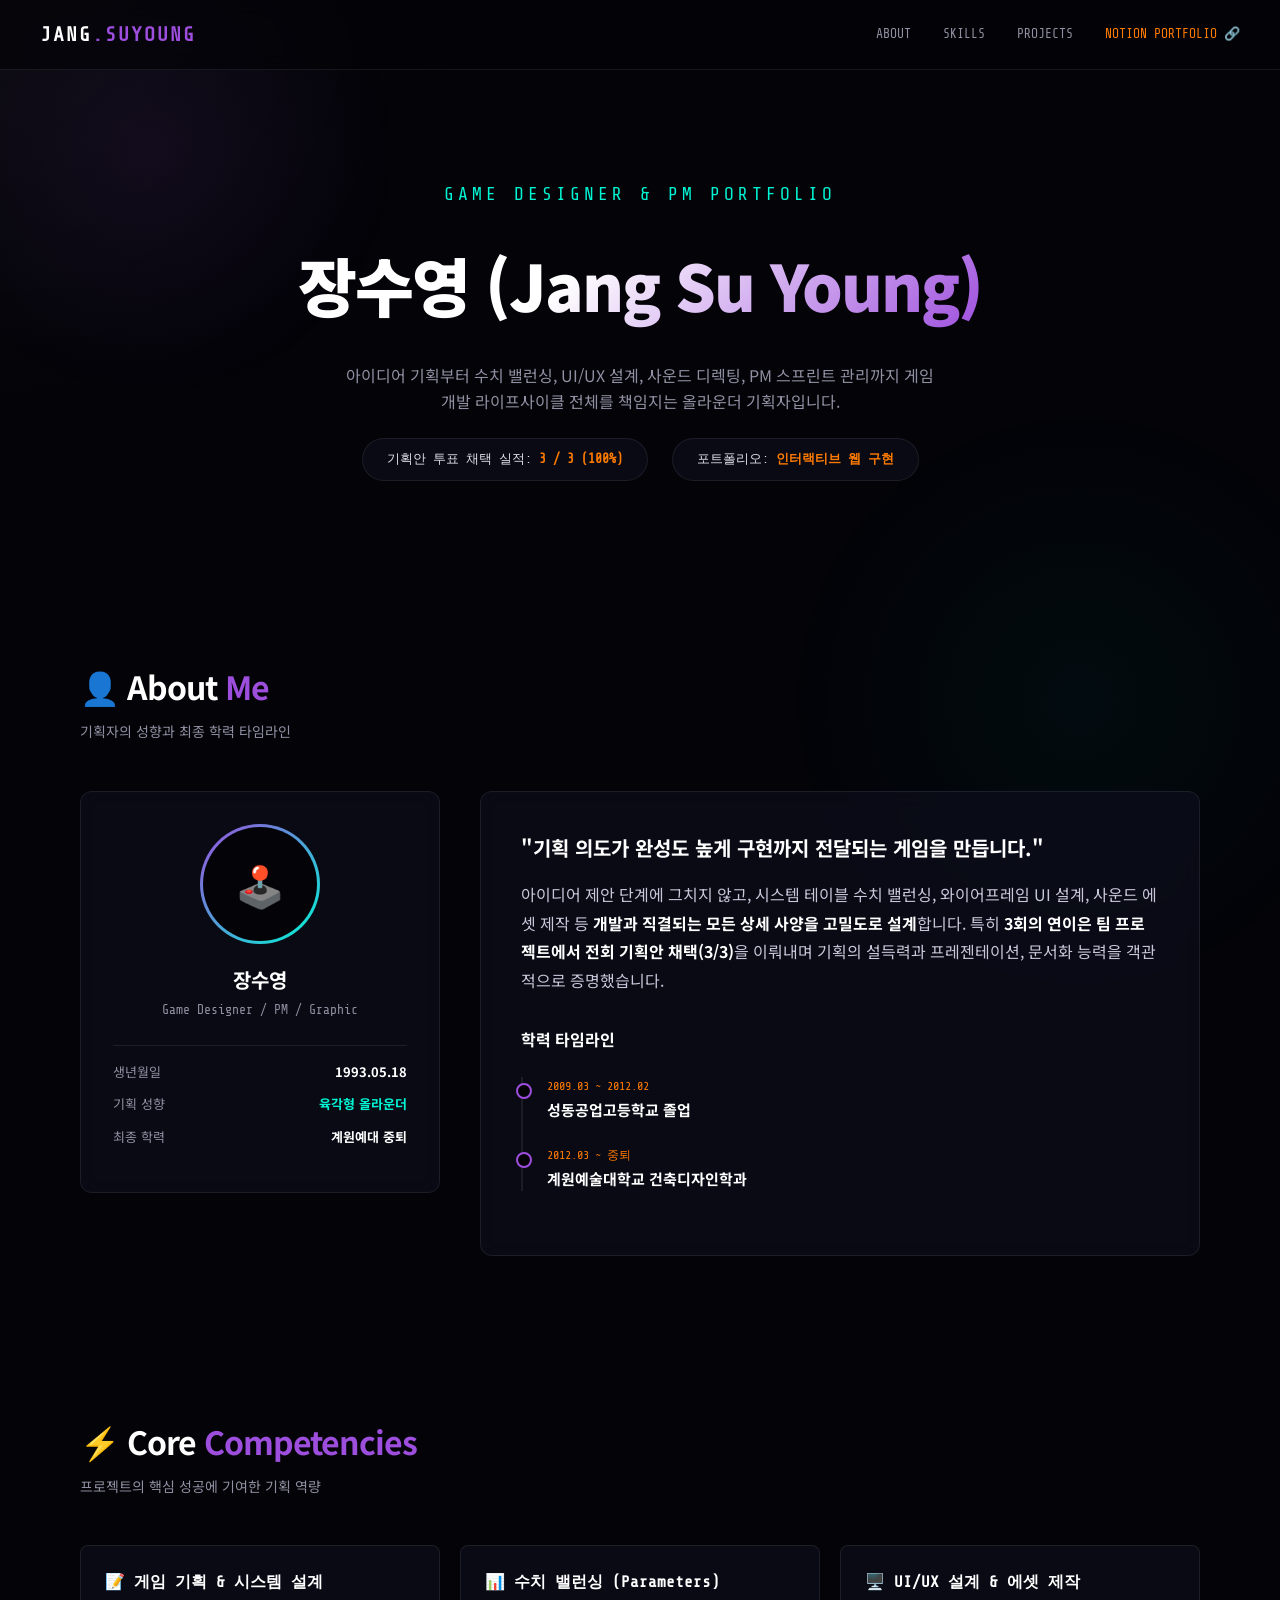
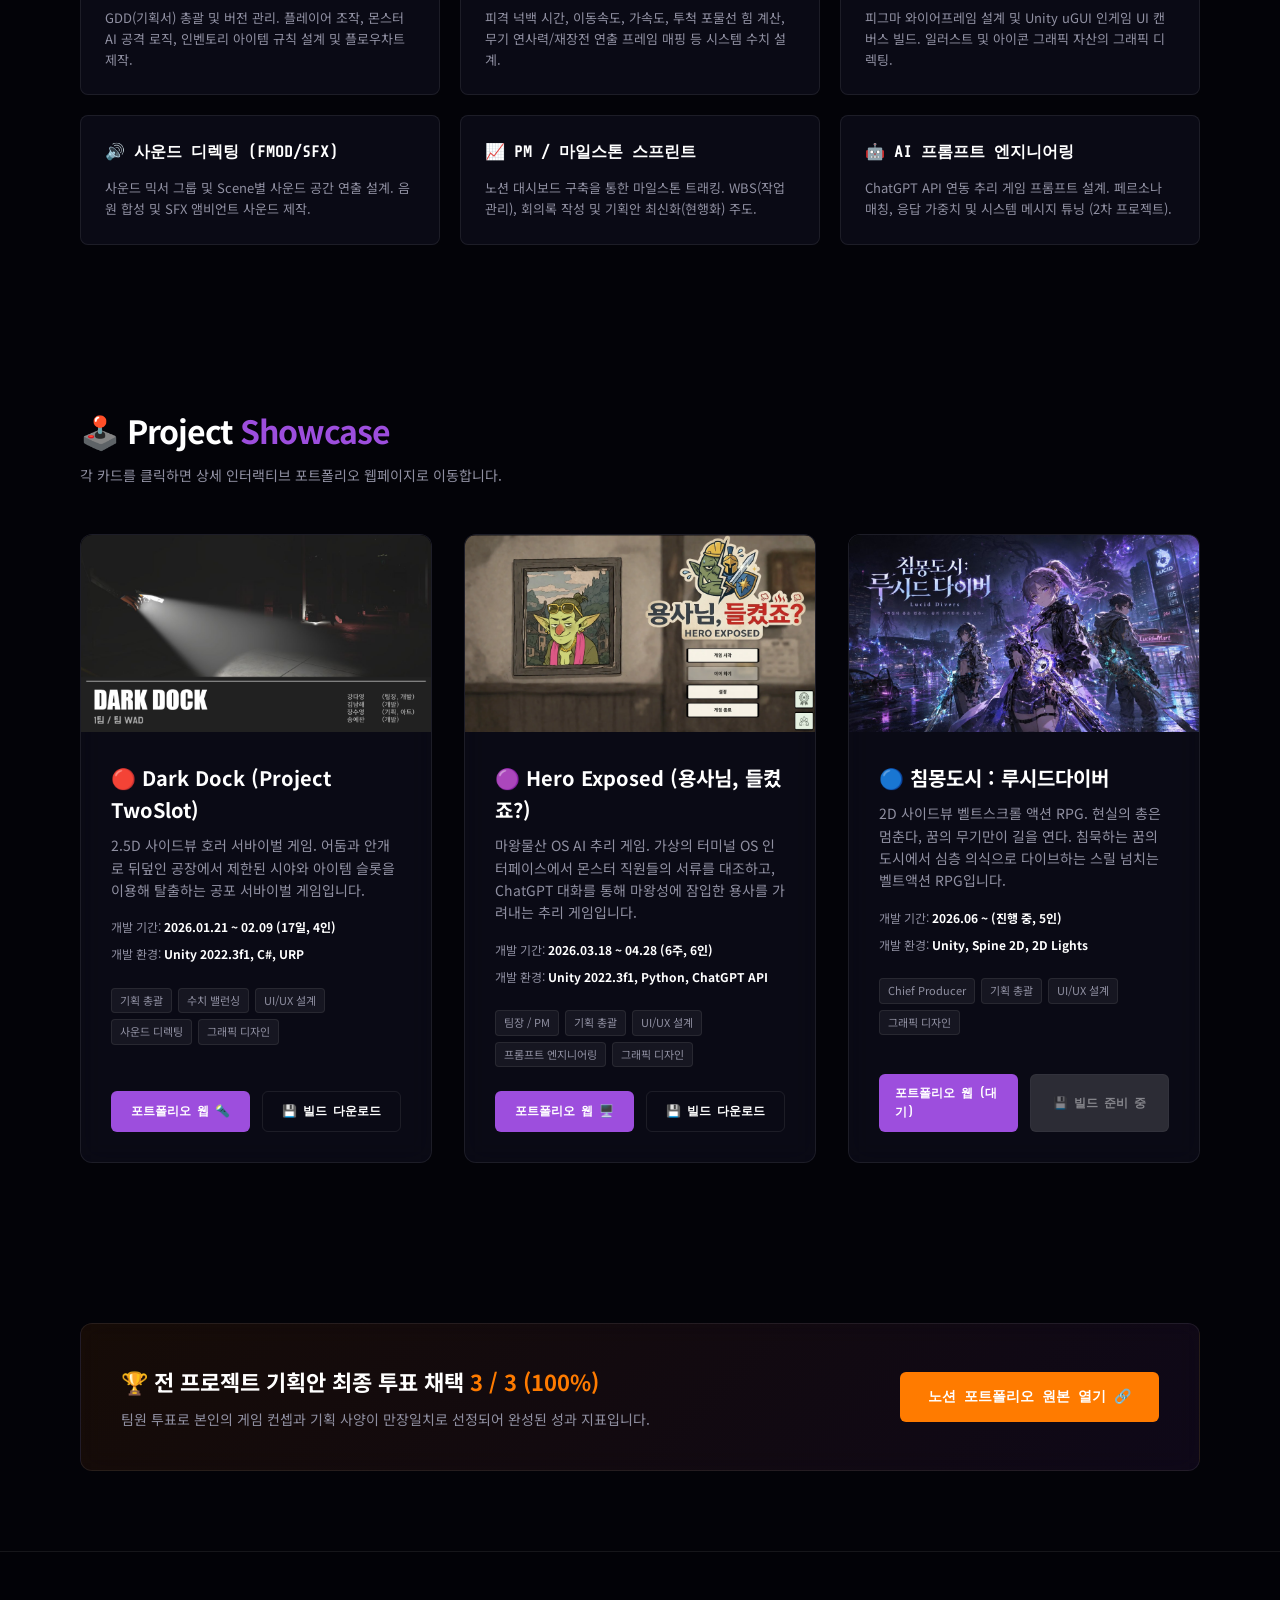
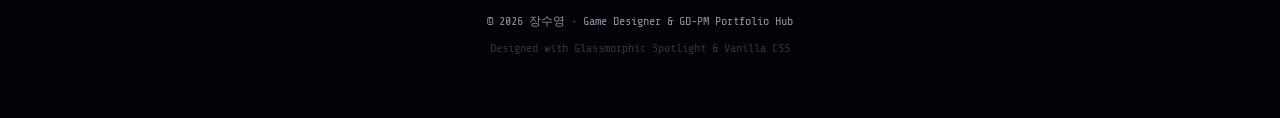
==== index.html @ 6247b814 "Create premium main landing page with interactive spotlight and project cards" ====
<!DOCTYPE html>
<html lang="ko">
<head>
  <meta charset="UTF-8">
  <meta name="viewport" content="width=device-width, initial-scale=1.0">
  <title>장수영 — 게임 기획자 포트폴리오 허브</title>
  <meta name="description" content="게임 기획자 장수영의 인터랙티브 웹 포트폴리오 허브. 기획안 3/3 채택 실적, 시스템 기획, 수치 밸런싱, UI/UX 설계 및 PM 로그.">
  <meta name="author" content="장수영">
  <link rel="preconnect" href="https://fonts.googleapis.com">
  <link rel="preconnect" href="https://fonts.gstatic.com" crossorigin>
  <link href="https://fonts.googleapis.com/css2?family=Noto+Sans+KR:wght@400;700;900&family=Share+Tech+Mono&display=swap" rel="stylesheet">
  <link rel="stylesheet" href="./css/style.css">
</head>
<body>

<!-- Background Ambient Lights & Interactive Spotlight -->
<div class="bg-glow-1"></div>
<div class="bg-glow-2"></div>
<div class="spotlight" id="spotlight"></div>

<!-- ========== NAVIGATION ========== -->
<nav class="nav">
  <div class="nav-logo">JANG<span>.SUYOUNG</span></div>
  <div class="nav-links">
    <a href="#about">ABOUT</a>
    <a href="#skills">SKILLS</a>
    <a href="#projects">PROJECTS</a>
    <a href="https://grass-salad-f74.notion.site/Game-Programmer-Portfolio-18d26117d81180188e9eecbafb6a0bd8" target="_blank" style="color:var(--amber);">NOTION PORTFOLIO 🔗</a>
  </div>
</nav>

<!-- ========== HERO SECTION ========== -->
<header class="hero reveal">
  <div class="hero-tagline">Game Designer & PM Portfolio</div>
  <h1>장수영 (Jang Su Young)</h1>
  <p style="font-size:16px;color:var(--text-dim);max-width:600px;margin-top:12px;">
    아이디어 기획부터 수치 밸런싱, UI/UX 설계, 사운드 디렉팅, PM 스프린트 관리까지  
    게임 개발 라이프사이클 전체를 책임지는 올라운더 기획자입니다.
  </p>
  <div class="hero-stats">
    <div class="stat-pill">기획안 투표 채택 실적: <strong>3 / 3 (100%)</strong></div>
    <div class="stat-pill">포트폴리오: <strong>인터랙티브 웹 구현</strong></div>
  </div>
</header>

<!-- ========== ABOUT ME SECTION ========== -->
<section class="section" id="about">
  <div class="section-header reveal">
    <h2 class="section-title">👤 About <span>Me</span></h2>
    <p class="section-sub">기획자의 성향과 최종 학력 타임라인</p>
  </div>
  
  <div class="about-grid">
    <div class="profile-card reveal">
      <div class="avatar-wrap">
        <div class="avatar-inner">🕹️</div>
      </div>
      <h3 class="profile-name">장수영</h3>
      <p class="profile-title">Game Designer / PM / Graphic</p>
      
      <div class="profile-info-list">
        <div class="profile-info-item"><span class="profile-info-label">생년월일</span><span class="profile-info-val">1993.05.18</span></div>
        <div class="profile-info-item"><span class="profile-info-label">기획 성향</span><span class="profile-info-val" style="color:var(--cyan);">육각형 올라운더</span></div>
        <div class="profile-info-item"><span class="profile-info-label">최종 학력</span><span class="profile-info-val">계원예대 중퇴</span></div>
      </div>
    </div>
    
    <div class="intro-card reveal">
      <h3 style="color:#fff;margin-bottom:16px;font-size:20px;">"기획 의도가 완성도 높게 구현까지 전달되는 게임을 만듭니다."</h3>
      <p class="intro-text">
        아이디어 제안 단계에 그치지 않고, 시스템 테이블 수치 밸런싱, 와이어프레임 UI 설계, 
        사운드 에셋 제작 등 <strong>개발과 직결되는 모든 상세 사양을 고밀도로 설계</strong>합니다.  
        특히 <strong>3회의 연이은 팀 프로젝트에서 전회 기획안 채택(3/3)</strong>을 이뤄내며 
        기획의 설득력과 프레젠테이션, 문서화 능력을 객관적으로 증명했습니다.
      </p>
      
      <h4 style="color:#fff;font-size:16px;margin-bottom:12px;">학력 타임라인</h4>
      <div class="edu-timeline">
        <div class="edu-item">
          <div class="edu-date">2009.03 ~ 2012.02</div>
          <div class="edu-title">성동공업고등학교 졸업</div>
        </div>
        <div class="edu-item">
          <div class="edu-date">2012.03 ~ 중퇴</div>
          <div class="edu-title">계원예술대학교 건축디자인학과</div>
        </div>
      </div>
    </div>
  </div>
</section>

<!-- ========== SKILLS SECTION ========== -->
<section class="section" id="skills">
  <div class="section-header reveal">
    <h2 class="section-title">⚡ Core <span>Competencies</span></h2>
    <p class="section-sub">프로젝트의 핵심 성공에 기여한 기획 역량</p>
  </div>
  
  <div class="skills-grid">
    <div class="skill-card reveal">
      <h3>📝 게임 기획 & 시스템 설계</h3>
      <p>GDD(기획서) 총괄 및 버전 관리. 플레이어 조작, 몬스터 AI 공격 로직, 인벤토리 아이템 규칙 설계 및 플로우차트 제작.</p>
    </div>
    <div class="skill-card reveal">
      <h3>📊 수치 밸런싱 (Parameters)</h3>
      <p>피격 넉백 시간, 이동속도, 가속도, 투척 포물선 힘 계산, 무기 연사력/재장전 연출 프레임 매핑 등 시스템 수치 설계.</p>
    </div>
    <div class="skill-card reveal">
      <h3>🖥️ UI/UX 설계 & 에셋 제작</h3>
      <p>피그마 와이어프레임 설계 및 Unity uGUI 인게임 UI 캔버스 빌드. 일러스트 및 아이콘 그래픽 자산의 그래픽 디렉팅.</p>
    </div>
    <div class="skill-card reveal">
      <h3>🔊 사운드 디렉팅 (FMOD/SFX)</h3>
      <p>사운드 믹서 그룹 및 Scene별 사운드 공간 연출 설계. 음원 합성 및 SFX 앰비언트 사운드 제작.</p>
    </div>
    <div class="skill-card reveal">
      <h3>📈 PM / 마일스톤 스프린트</h3>
      <p>노션 대시보드 구축을 통한 마일스톤 트래킹. WBS(작업 관리), 회의록 작성 및 기획안 최신화(현행화) 주도.</p>
    </div>
    <div class="skill-card reveal">
      <h3>🤖 AI 프롬프트 엔지니어링</h3>
      <p>ChatGPT API 연동 추리 게임 프롬프트 설계. 페르소나 매칭, 응답 가중치 및 시스템 메시지 튜닝 (2차 프로젝트).</p>
    </div>
  </div>
</section>

<!-- ========== PROJECTS SECTION ========== -->
<section class="section" id="projects">
  <div class="section-header reveal">
    <h2 class="section-title">🕹️ Project <span>Showcase</span></h2>
    <p class="section-sub">각 카드를 클릭하면 상세 인터랙티브 포트폴리오 웹페이지로 이동합니다.</p>
  </div>
  
  <div class="projects-grid">
    <!-- Project 1: Dark Dock -->
    <div class="project-card reveal">
      <div class="project-img-wrap">
        <img src="./assets/dark_dock_banner.png" alt="Dark Dock" class="project-img">
      </div>
      <div class="project-body">
        <h3 class="project-title">🔴 Dark Dock (Project TwoSlot)</h3>
        <p class="project-desc">2.5D 사이드뷰 호러 서바이벌 게임. 어둠과 안개로 뒤덮인 공장에서 제한된 시야와 아이템 슬롯을 이용해 탈출하는 공포 서바이벌 게임입니다.</p>
        <div class="project-meta">개발 기간: <strong>2026.01.21 ~ 02.09 (17일, 4인)</strong></div>
        <div class="project-meta">개발 환경: <strong>Unity 2022.3f1, C#, URP</strong></div>
        <div class="project-tags">
          <span class="project-tag">기획 총괄</span>
          <span class="project-tag">수치 밸런싱</span>
          <span class="project-tag">UI/UX 설계</span>
          <span class="project-tag">사운드 디렉팅</span>
          <span class="project-tag">그래픽 디자인</span>
        </div>
        <div class="project-buttons">
          <a href="./dark-dock/" class="btn btn-primary">포트폴리오 웹 🔦</a>
          <a href="https://drive.google.com/file/d/1RgMkKSUPe3w8_VgBHymhb5LP4MH-yBoi/view?usp=sharing" target="_blank" class="btn btn-outline">💾 빌드 다운로드</a>
        </div>
      </div>
    </div>
    
    <!-- Project 2: Hero Exposed -->
    <div class="project-card reveal">
      <div class="project-img-wrap">
        <img src="./assets/hero_exposed_main.png" alt="Hero Exposed" class="project-img">
      </div>
      <div class="project-body">
        <h3 class="project-title">🟣 Hero Exposed (용사님, 들켰죠?)</h3>
        <p class="project-desc">마왕물산 OS AI 추리 게임. 가상의 터미널 OS 인터페이스에서 몬스터 직원들의 서류를 대조하고, ChatGPT 대화를 통해 마왕성에 잠입한 용사를 가려내는 추리 게임입니다.</p>
        <div class="project-meta">개발 기간: <strong>2026.03.18 ~ 04.28 (6주, 6인)</strong></div>
        <div class="project-meta">개발 환경: <strong>Unity 2022.3f1, Python, ChatGPT API</strong></div>
        <div class="project-tags">
          <span class="project-tag">팀장 / PM</span>
          <span class="project-tag">기획 총괄</span>
          <span class="project-tag">UI/UX 설계</span>
          <span class="project-tag">프롬프트 엔지니어링</span>
          <span class="project-tag">그래픽 디자인</span>
        </div>
        <div class="project-buttons">
          <a href="./hero-exposed/" class="btn btn-primary">포트폴리오 웹 🖥️</a>
          <a href="https://drive.google.com/file/d/1IyZXMaywcjeSdOG9PZcT05-inVwMidPe/view?usp=sharing" target="_blank" class="btn btn-outline">💾 빌드 다운로드</a>
        </div>
      </div>
    </div>
    
    <!-- Project 3: Lucid Diver -->
    <div class="project-card reveal">
      <div class="project-img-wrap">
        <img src="./assets/lucid_diver_banner.png" alt="침몽도시" class="project-img">
      </div>
      <div class="project-body">
        <h3 class="project-title">🔵 침몽도시 : 루시드다이버</h3>
        <p class="project-desc">2D 사이드뷰 벨트스크롤 액션 RPG. 현실의 총은 멈춘다, 꿈의 무기만이 길을 연다. 침묵하는 꿈의 도시에서 심층 의식으로 다이브하는 스릴 넘치는 벨트액션 RPG입니다.</p>
        <div class="project-meta">개발 기간: <strong>2026.06 ~ (진행 중, 5인)</strong></div>
        <div class="project-meta">개발 환경: <strong>Unity, Spine 2D, 2D Lights</strong></div>
        <div class="project-tags">
          <span class="project-tag">Chief Producer</span>
          <span class="project-tag">기획 총괄</span>
          <span class="project-tag">UI/UX 설계</span>
          <span class="project-tag">그래픽 디자인</span>
        </div>
        <div class="project-buttons">
          <a href="./lucid-diver/" class="btn btn-primary">포트폴리오 웹 (대기)</a>
          <button class="btn btn-outline" disabled style="opacity:0.5;cursor:not-allowed;">💾 빌드 준비 중</button>
        </div>
      </div>
    </div>
  </div>
</section>

<!-- ========== HIGHLIGHT BANNER SECTION ========== -->
<section class="section reveal">
  <div class="highlight-banner">
    <div>
      <div class="highlight-t">🏆 전 프로젝트 기획안 최종 투표 채택 <span>3 / 3 (100%)</span></div>
      <div class="highlight-desc">팀원 투표로 본인의 게임 컨셉과 기획 사양이 만장일치로 선정되어 완성된 성과 지표입니다.</div>
    </div>
    <div class="highlight-btn-wrap">
      <a href="https://grass-salad-f74.notion.site/Game-Programmer-Portfolio-18d26117d81180188e9eecbafb6a0bd8" target="_blank" class="btn btn-primary" style="padding: 14px 28px; font-size:14px; background:var(--amber);">
        노션 포트폴리오 원본 열기 🔗
      </a>
    </div>
  </div>
</section>

<!-- ========== FOOTER ========== -->
<footer class="footer">
  <p class="footer-text">© 2026 장수영 · Game Designer & GD-PM Portfolio Hub</p>
  <p class="footer-text" style="margin-top: 8px; color:rgba(255,255,255,0.2);">Designed with Glassmorphic Spotlight & Vanilla CSS</p>
</footer>

<script src="./js/main.js"></script>
</body>
</html>
---- css/style.css ----
:root {
  --bg: #030308;
  --bg-card: rgba(15, 15, 30, 0.6);
  --border: rgba(255, 255, 255, 0.08);
  --border-glow: rgba(157, 78, 221, 0.3);
  --text: #e2e2e9;
  --text-dim: #9090a2;
  
  --accent: #9d4edd;
  --accent-glow: rgba(157, 78, 221, 0.15);
  --amber: #ff7b00;
  --cyan: #00f5d4;
  
  --font-sans: 'Noto Sans KR', -apple-system, BlinkMacSystemFont, "Segoe UI", Roboto, sans-serif;
  --font-mono: 'Share Tech Mono', monospace;
}

* {
  box-sizing: border-box;
  margin: 0;
  padding: 0;
}

body {
  background-color: var(--bg);
  color: var(--text);
  font-family: var(--font-sans);
  overflow-x: hidden;
  line-height: 1.6;
}

/* Custom Selection & Scrollbar */
::selection {
  background: var(--accent);
  color: #fff;
}
::-webkit-scrollbar {
  width: 8px;
}
::-webkit-scrollbar-track {
  background: var(--bg);
}
::-webkit-scrollbar-thumb {
  background: rgba(255, 255, 255, 0.1);
  border-radius: 4px;
}
::-webkit-scrollbar-thumb:hover {
  background: var(--accent);
}

/* Ambient Background Lights */
.bg-glow-1 {
  position: fixed;
  width: 500px; height: 500px;
  border-radius: 50%;
  background: radial-gradient(circle, rgba(157, 78, 221, 0.08) 0%, transparent 70%);
  top: -100px; left: -100px;
  z-index: -1;
  pointer-events: none;
}
.bg-glow-2 {
  position: fixed;
  width: 600px; height: 600px;
  border-radius: 50%;
  background: radial-gradient(circle, rgba(0, 245, 212, 0.04) 0%, transparent 70%);
  bottom: -100px; right: -100px;
  z-index: -1;
  pointer-events: none;
}

/* Spot light layer */
.spotlight {
  position: fixed;
  top: 0; left: 0;
  width: 100vw; height: 100vh;
  background: radial-gradient(600px circle at var(--x, 0px) var(--y, 0px), rgba(255, 255, 255, 0.035), transparent 80%);
  z-index: 10;
  pointer-events: none;
}

/* ========== NAV ========== */
.nav {
  position: fixed;
  top: 0; left: 0; right: 0;
  height: 70px;
  display: flex;
  justify-content: space-between;
  align-items: center;
  padding: 0 40px;
  background: rgba(3, 3, 8, 0.7);
  backdrop-filter: blur(10px);
  border-bottom: 1px solid var(--border);
  z-index: 100;
}
.nav-logo {
  font-family: var(--font-mono);
  font-size: 20px;
  font-weight: 900;
  letter-spacing: 2px;
  color: #fff;
}
.nav-logo span {
  color: var(--accent);
}
.nav-links {
  display: flex;
  gap: 32px;
}
.nav-links a {
  text-decoration: none;
  color: var(--text-dim);
  font-family: var(--font-mono);
  font-size: 13px;
  transition: color 0.3s;
}
.nav-links a:hover {
  color: var(--cyan);
}

/* ========== HERO ========== */
.hero {
  position: relative;
  padding: 180px 40px 100px;
  text-align: center;
  display: flex;
  flex-direction: column;
  align-items: center;
}
.hero h1 {
  font-size: 64px;
  font-weight: 900;
  letter-spacing: -2px;
  background: linear-gradient(135deg, #fff 40%, var(--accent) 100%);
  -webkit-background-clip: text;
  -webkit-text-fill-color: transparent;
  margin-bottom: 16px;
}
.hero-tagline {
  font-size: 18px;
  color: var(--cyan);
  font-family: var(--font-mono);
  margin-bottom: 24px;
  letter-spacing: 4px;
  text-transform: uppercase;
}
.hero-stats {
  display: flex;
  gap: 24px;
  margin-top: 24px;
}
.stat-pill {
  background: var(--bg-card);
  border: 1px solid var(--border);
  padding: 10px 24px;
  border-radius: 30px;
  font-size: 13px;
  font-family: var(--font-mono);
}
.stat-pill strong {
  color: var(--amber);
}

/* ========== SECTION GENERAL ========== */
.section {
  max-width: 1200px;
  margin: 0 auto;
  padding: 80px 40px;
}
.section-header {
  margin-bottom: 48px;
}
.section-title {
  font-size: 32px;
  font-weight: 700;
  color: #fff;
  letter-spacing: -1px;
}
.section-title span {
  color: var(--accent);
}
.section-sub {
  font-size: 14px;
  color: var(--text-dim);
  margin-top: 8px;
}

/* ========== ABOUT ME & PROFILE ========== */
.about-grid {
  display: grid;
  grid-template-columns: 1fr 2fr;
  gap: 40px;
  align-items: start;
}
.profile-card {
  background: var(--bg-card);
  border: 1px solid var(--border);
  border-radius: 12px;
  padding: 32px;
  text-align: center;
  backdrop-filter: blur(12px);
}
.avatar-wrap {
  width: 120px; height: 120px;
  border-radius: 50%;
  margin: 0 auto 20px;
  background: linear-gradient(135deg, var(--accent) 0%, var(--cyan) 100%);
  padding: 3px;
}
.avatar-inner {
  width: 100%; height: 100%;
  border-radius: 50%;
  background: var(--bg);
  display: flex;
  align-items: center;
  justify-content: center;
  font-size: 40px;
}
.profile-name {
  font-size: 20px;
  font-weight: 700;
  color: #fff;
}
.profile-title {
  font-size: 13px;
  color: var(--text-dim);
  font-family: var(--font-mono);
  margin-top: 4px;
}
.profile-info-list {
  margin-top: 24px;
  text-align: left;
  border-top: 1px solid var(--border);
  padding-top: 16px;
}
.profile-info-item {
  display: flex;
  justify-content: space-between;
  font-size: 13px;
  margin-bottom: 12px;
}
.profile-info-label {
  color: var(--text-dim);
}
.profile-info-val {
  color: #fff;
  font-weight: 700;
}

.intro-card {
  background: var(--bg-card);
  border: 1px solid var(--border);
  border-radius: 12px;
  padding: 40px;
  backdrop-filter: blur(12px);
}
.intro-text {
  font-size: 16px;
  line-height: 1.8;
  color: #c8c8db;
  margin-bottom: 32px;
}
.intro-text strong {
  color: #fff;
}
.edu-timeline {
  border-left: 2px solid var(--border);
  padding-left: 24px;
  margin-top: 24px;
}
.edu-item {
  position: relative;
  margin-bottom: 24px;
}
.edu-item::before {
  content: '';
  position: absolute;
  left: -31px; top: 6px;
  width: 12px; height: 12px;
  border-radius: 50%;
  background: var(--bg);
  border: 2px solid var(--accent);
}
.edu-date {
  font-family: var(--font-mono);
  font-size: 12px;
  color: var(--amber);
}
.edu-title {
  font-size: 15px;
  font-weight: 700;
  color: #fff;
  margin-top: 2px;
}

/* ========== SKILLS GRID ========== */
.skills-grid {
  display: grid;
  grid-template-columns: repeat(auto-fill, minmax(280px, 1fr));
  gap: 20px;
}
.skill-card {
  background: var(--bg-card);
  border: 1px solid var(--border);
  border-radius: 8px;
  padding: 24px;
  transition: all 0.3s;
}
.skill-card:hover {
  border-color: var(--border-glow);
  transform: translateY(-4px);
}
.skill-card h3 {
  font-size: 16px;
  color: #fff;
  font-family: var(--font-mono);
  display: flex;
  align-items: center;
  gap: 8px;
  margin-bottom: 12px;
}
.skill-card p {
  font-size: 13px;
  color: var(--text-dim);
  line-height: 1.6;
}

/* ========== PROJECTS GRID ========== */
.projects-grid {
  display: grid;
  grid-template-columns: repeat(auto-fill, minmax(340px, 1fr));
  gap: 32px;
}
.project-card {
  background: var(--bg-card);
  border: 1px solid var(--border);
  border-radius: 12px;
  overflow: hidden;
  backdrop-filter: blur(12px);
  transition: all 0.4s cubic-bezier(0.16, 1, 0.3, 1);
  display: flex;
  flex-direction: column;
}
.project-card:hover {
  transform: translateY(-8px);
  border-color: var(--border-glow);
  box-shadow: 0 20px 40px rgba(0, 0, 0, 0.4);
}
.project-img-wrap {
  width: 100%;
  padding-bottom: 56.25%; /* 16:9 */
  position: relative;
  overflow: hidden;
  background: #000;
}
.project-img {
  position: absolute;
  top: 0; left: 0;
  width: 100%; height: 100%;
  object-fit: cover;
  transition: transform 0.6s cubic-bezier(0.16, 1, 0.3, 1);
}
.project-card:hover .project-img {
  transform: scale(1.08);
}
.project-body {
  padding: 30px;
  flex-grow: 1;
  display: flex;
  flex-direction: column;
}
.project-title {
  font-size: 20px;
  font-weight: 700;
  color: #fff;
  margin-bottom: 8px;
}
.project-desc {
  font-size: 14px;
  color: var(--text-dim);
  margin-bottom: 16px;
  line-height: 1.6;
}
.project-meta {
  font-size: 12px;
  color: var(--text-dim);
  margin-bottom: 8px;
}
.project-meta strong {
  color: #fff;
}
.project-tags {
  display: flex;
  flex-wrap: wrap;
  gap: 6px;
  margin-top: 16px;
  margin-bottom: 24px;
}
.project-tag {
  background: rgba(255, 255, 255, 0.05);
  border: 1px solid var(--border);
  color: var(--text-dim);
  font-size: 11px;
  padding: 3px 8px;
  border-radius: 4px;
}
.project-buttons {
  margin-top: auto;
  display: grid;
  grid-template-columns: 1fr 1fr;
  gap: 12px;
}
.btn {
  display: inline-flex;
  justify-content: center;
  align-items: center;
  text-decoration: none;
  font-size: 12px;
  font-weight: 700;
  padding: 10px 16px;
  border-radius: 6px;
  font-family: var(--font-mono);
  transition: all 0.3s;
  cursor: pointer;
}
.btn-primary {
  background: var(--accent);
  color: #fff;
}
.btn-primary:hover {
  background: #b566ff;
  box-shadow: 0 0 15px rgba(157, 78, 221, 0.4);
}
.btn-outline {
  border: 1px solid var(--border);
  color: #fff;
}
.btn-outline:hover {
  background: rgba(255, 255, 255, 0.05);
  border-color: var(--cyan);
}

/* ========== HIGHLIGHT BANNER ========== */
.highlight-banner {
  background: linear-gradient(135deg, rgba(255, 123, 0, 0.08) 0%, rgba(157, 78, 221, 0.08) 100%);
  border: 1px solid var(--border);
  border-radius: 12px;
  padding: 40px;
  display: flex;
  align-items: center;
  justify-content: space-between;
  backdrop-filter: blur(12px);
}
.highlight-t {
  font-size: 22px;
  font-weight: 700;
  color: #fff;
}
.highlight-t span {
  color: var(--amber);
}
.highlight-desc {
  font-size: 14px;
  color: var(--text-dim);
  margin-top: 8px;
}
.highlight-btn-wrap {
  flex-shrink: 0;
}

/* ========== FOOTER ========== */
.footer {
  border-top: 1px solid var(--border);
  padding: 60px 40px;
  text-align: center;
  background: rgba(3, 3, 8, 0.9);
}
.footer-text {
  font-size: 12px;
  color: var(--text-dim);
  font-family: var(--font-mono);
}

/* Responsive */
@media (max-width: 992px) {
  .about-grid { grid-template-columns: 1fr; }
}
@media (max-width: 768px) {
  .hero h1 { font-size: 40px; }
  .section { padding: 60px 20px; }
  .nav { padding: 0 20px; }
  .nav-links { display: none; } /* Mobile simpl */
  .highlight-banner { flex-direction: column; text-align: center; gap: 24px; }
  .project-buttons { grid-template-columns: 1fr; }
}
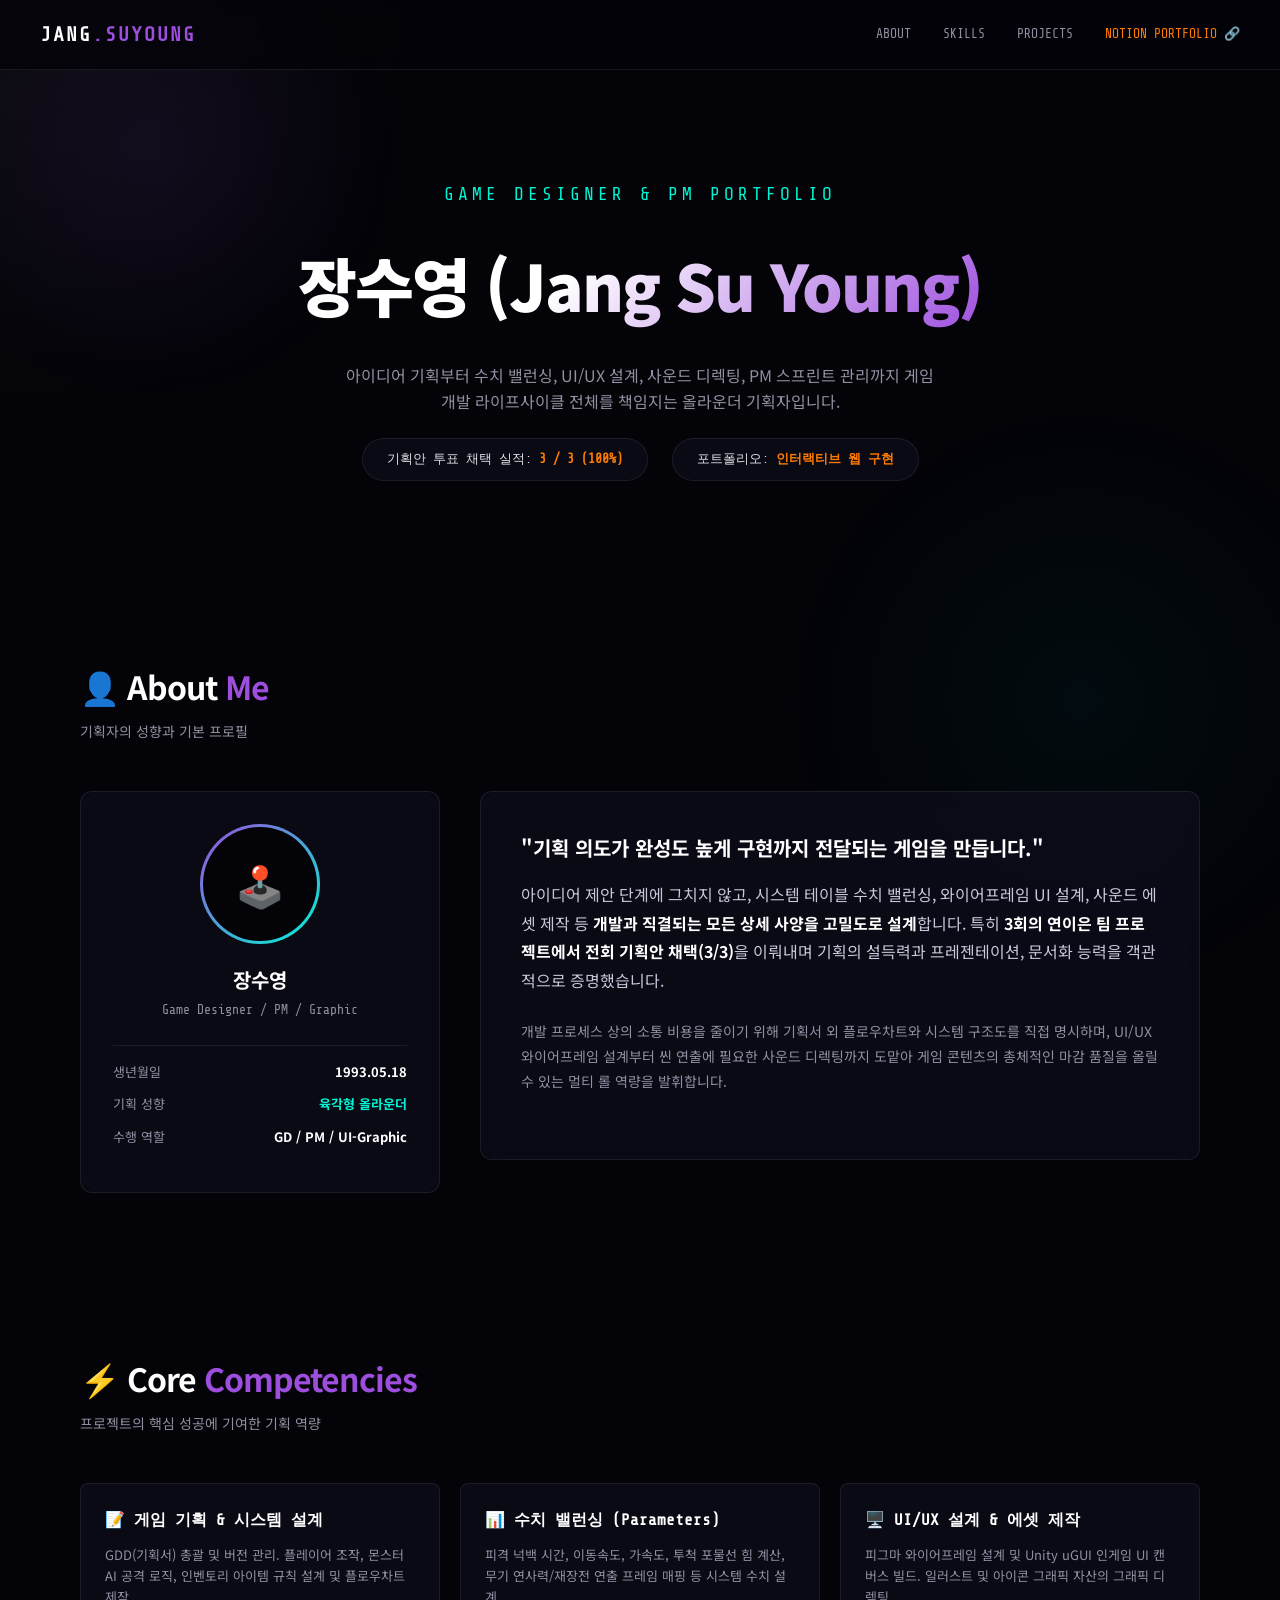
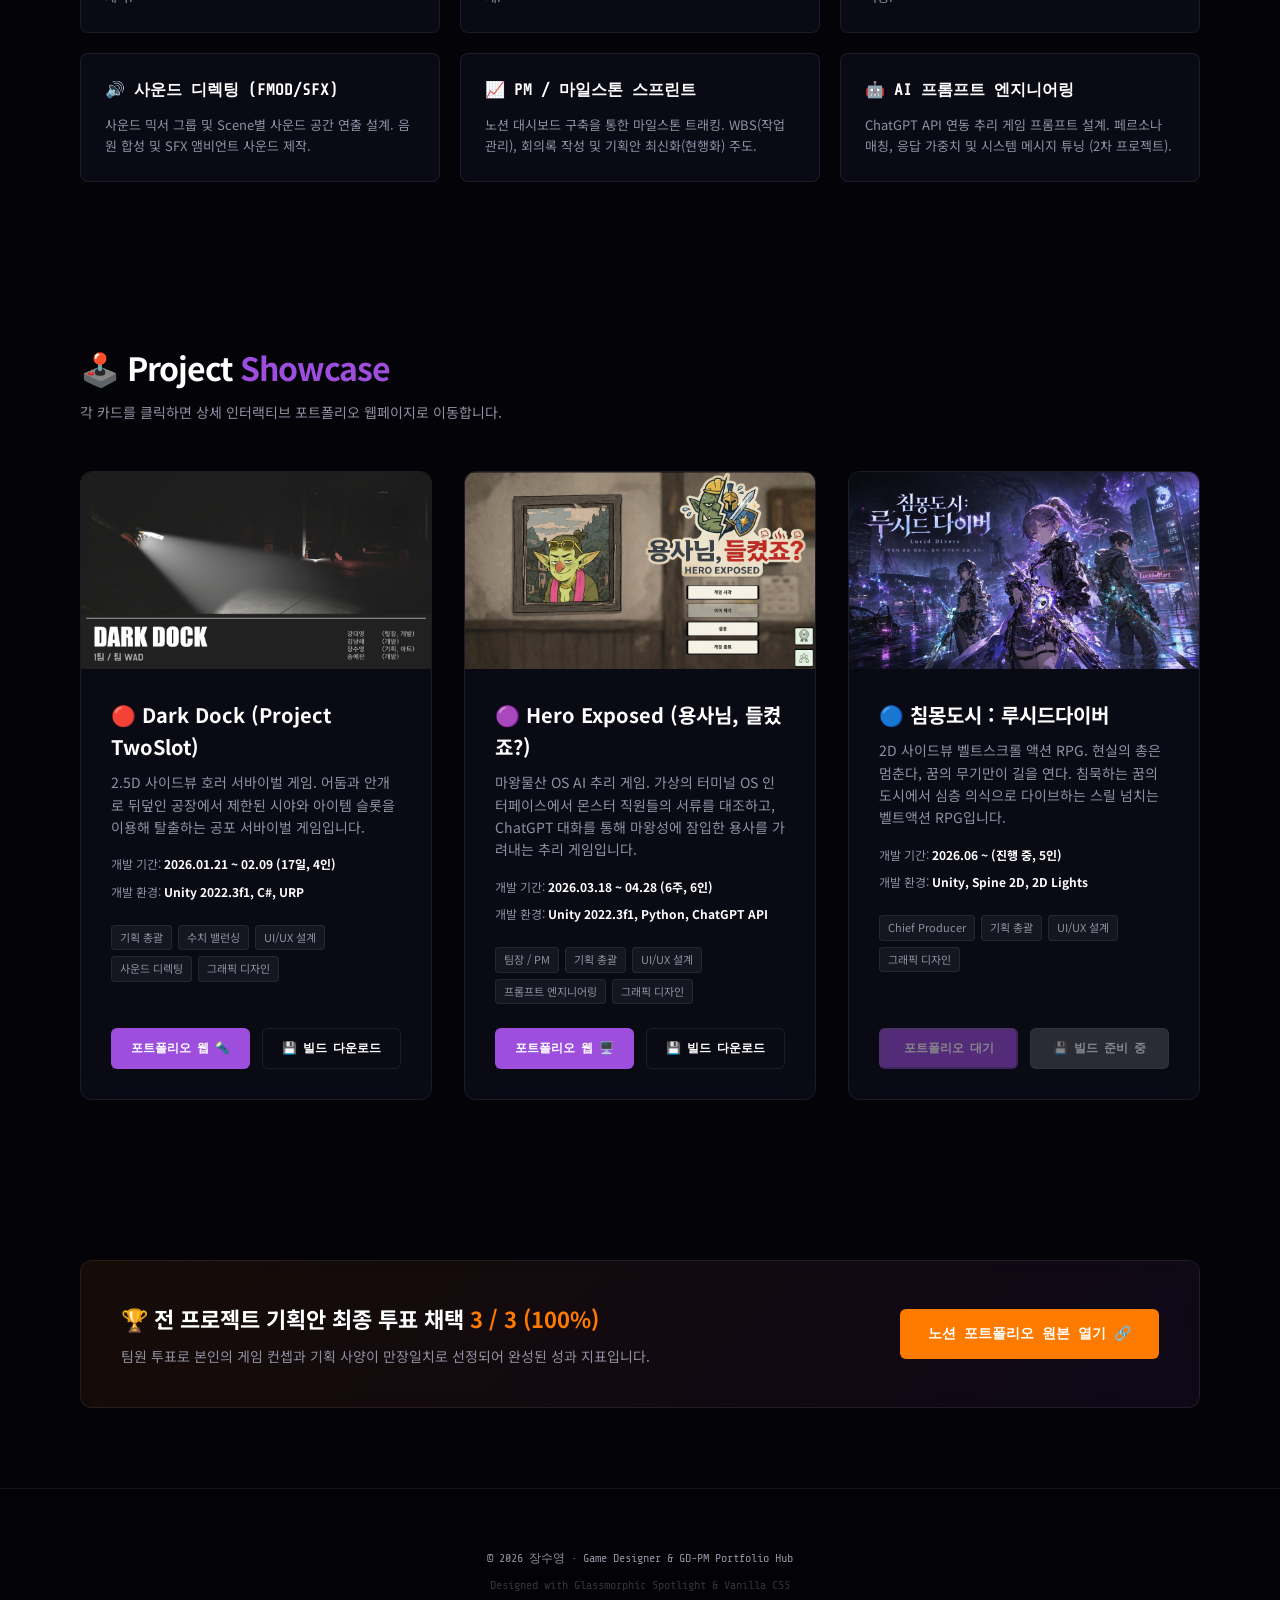
==== commit 43c8d9fc: "Migrate main portfolio to main-portfolio subdirectory, remove education timeline, and update Notion " ====
--- a/index.html
+++ b/index.html
@@ -2,230 +2,13 @@
 <html lang="ko">
 <head>
   <meta charset="UTF-8">
-  <meta name="viewport" content="width=device-width, initial-scale=1.0">
-  <title>장수영 — 게임 기획자 포트폴리오 허브</title>
-  <meta name="description" content="게임 기획자 장수영의 인터랙티브 웹 포트폴리오 허브. 기획안 3/3 채택 실적, 시스템 기획, 수치 밸런싱, UI/UX 설계 및 PM 로그.">
-  <meta name="author" content="장수영">
-  <link rel="preconnect" href="https://fonts.googleapis.com">
-  <link rel="preconnect" href="https://fonts.gstatic.com" crossorigin>
-  <link href="https://fonts.googleapis.com/css2?family=Noto+Sans+KR:wght@400;700;900&family=Share+Tech+Mono&display=swap" rel="stylesheet">
-  <link rel="stylesheet" href="./css/style.css">
+  <meta http-equiv="refresh" content="0; url=./main-portfolio/" />
+  <title>Redirecting...</title>
+  <script>
+    window.location.href = "./main-portfolio/";
+  </script>
 </head>
 <body>
-
-<!-- Background Ambient Lights & Interactive Spotlight -->
-<div class="bg-glow-1"></div>
-<div class="bg-glow-2"></div>
-<div class="spotlight" id="spotlight"></div>
-
-<!-- ========== NAVIGATION ========== -->
-<nav class="nav">
-  <div class="nav-logo">JANG<span>.SUYOUNG</span></div>
-  <div class="nav-links">
-    <a href="#about">ABOUT</a>
-    <a href="#skills">SKILLS</a>
-    <a href="#projects">PROJECTS</a>
-    <a href="https://grass-salad-f74.notion.site/Game-Programmer-Portfolio-18d26117d81180188e9eecbafb6a0bd8" target="_blank" style="color:var(--amber);">NOTION PORTFOLIO 🔗</a>
-  </div>
-</nav>
-
-<!-- ========== HERO SECTION ========== -->
-<header class="hero reveal">
-  <div class="hero-tagline">Game Designer & PM Portfolio</div>
-  <h1>장수영 (Jang Su Young)</h1>
-  <p style="font-size:16px;color:var(--text-dim);max-width:600px;margin-top:12px;">
-    아이디어 기획부터 수치 밸런싱, UI/UX 설계, 사운드 디렉팅, PM 스프린트 관리까지  
-    게임 개발 라이프사이클 전체를 책임지는 올라운더 기획자입니다.
-  </p>
-  <div class="hero-stats">
-    <div class="stat-pill">기획안 투표 채택 실적: <strong>3 / 3 (100%)</strong></div>
-    <div class="stat-pill">포트폴리오: <strong>인터랙티브 웹 구현</strong></div>
-  </div>
-</header>
-
-<!-- ========== ABOUT ME SECTION ========== -->
-<section class="section" id="about">
-  <div class="section-header reveal">
-    <h2 class="section-title">👤 About <span>Me</span></h2>
-    <p class="section-sub">기획자의 성향과 최종 학력 타임라인</p>
-  </div>
-  
-  <div class="about-grid">
-    <div class="profile-card reveal">
-      <div class="avatar-wrap">
-        <div class="avatar-inner">🕹️</div>
-      </div>
-      <h3 class="profile-name">장수영</h3>
-      <p class="profile-title">Game Designer / PM / Graphic</p>
-      
-      <div class="profile-info-list">
-        <div class="profile-info-item"><span class="profile-info-label">생년월일</span><span class="profile-info-val">1993.05.18</span></div>
-        <div class="profile-info-item"><span class="profile-info-label">기획 성향</span><span class="profile-info-val" style="color:var(--cyan);">육각형 올라운더</span></div>
-        <div class="profile-info-item"><span class="profile-info-label">최종 학력</span><span class="profile-info-val">계원예대 중퇴</span></div>
-      </div>
-    </div>
-    
-    <div class="intro-card reveal">
-      <h3 style="color:#fff;margin-bottom:16px;font-size:20px;">"기획 의도가 완성도 높게 구현까지 전달되는 게임을 만듭니다."</h3>
-      <p class="intro-text">
-        아이디어 제안 단계에 그치지 않고, 시스템 테이블 수치 밸런싱, 와이어프레임 UI 설계, 
-        사운드 에셋 제작 등 <strong>개발과 직결되는 모든 상세 사양을 고밀도로 설계</strong>합니다.  
-        특히 <strong>3회의 연이은 팀 프로젝트에서 전회 기획안 채택(3/3)</strong>을 이뤄내며 
-        기획의 설득력과 프레젠테이션, 문서화 능력을 객관적으로 증명했습니다.
-      </p>
-      
-      <h4 style="color:#fff;font-size:16px;margin-bottom:12px;">학력 타임라인</h4>
-      <div class="edu-timeline">
-        <div class="edu-item">
-          <div class="edu-date">2009.03 ~ 2012.02</div>
-          <div class="edu-title">성동공업고등학교 졸업</div>
-        </div>
-        <div class="edu-item">
-          <div class="edu-date">2012.03 ~ 중퇴</div>
-          <div class="edu-title">계원예술대학교 건축디자인학과</div>
-        </div>
-      </div>
-    </div>
-  </div>
-</section>
-
-<!-- ========== SKILLS SECTION ========== -->
-<section class="section" id="skills">
-  <div class="section-header reveal">
-    <h2 class="section-title">⚡ Core <span>Competencies</span></h2>
-    <p class="section-sub">프로젝트의 핵심 성공에 기여한 기획 역량</p>
-  </div>
-  
-  <div class="skills-grid">
-    <div class="skill-card reveal">
-      <h3>📝 게임 기획 & 시스템 설계</h3>
-      <p>GDD(기획서) 총괄 및 버전 관리. 플레이어 조작, 몬스터 AI 공격 로직, 인벤토리 아이템 규칙 설계 및 플로우차트 제작.</p>
-    </div>
-    <div class="skill-card reveal">
-      <h3>📊 수치 밸런싱 (Parameters)</h3>
-      <p>피격 넉백 시간, 이동속도, 가속도, 투척 포물선 힘 계산, 무기 연사력/재장전 연출 프레임 매핑 등 시스템 수치 설계.</p>
-    </div>
-    <div class="skill-card reveal">
-      <h3>🖥️ UI/UX 설계 & 에셋 제작</h3>
-      <p>피그마 와이어프레임 설계 및 Unity uGUI 인게임 UI 캔버스 빌드. 일러스트 및 아이콘 그래픽 자산의 그래픽 디렉팅.</p>
-    </div>
-    <div class="skill-card reveal">
-      <h3>🔊 사운드 디렉팅 (FMOD/SFX)</h3>
-      <p>사운드 믹서 그룹 및 Scene별 사운드 공간 연출 설계. 음원 합성 및 SFX 앰비언트 사운드 제작.</p>
-    </div>
-    <div class="skill-card reveal">
-      <h3>📈 PM / 마일스톤 스프린트</h3>
-      <p>노션 대시보드 구축을 통한 마일스톤 트래킹. WBS(작업 관리), 회의록 작성 및 기획안 최신화(현행화) 주도.</p>
-    </div>
-    <div class="skill-card reveal">
-      <h3>🤖 AI 프롬프트 엔지니어링</h3>
-      <p>ChatGPT API 연동 추리 게임 프롬프트 설계. 페르소나 매칭, 응답 가중치 및 시스템 메시지 튜닝 (2차 프로젝트).</p>
-    </div>
-  </div>
-</section>
-
-<!-- ========== PROJECTS SECTION ========== -->
-<section class="section" id="projects">
-  <div class="section-header reveal">
-    <h2 class="section-title">🕹️ Project <span>Showcase</span></h2>
-    <p class="section-sub">각 카드를 클릭하면 상세 인터랙티브 포트폴리오 웹페이지로 이동합니다.</p>
-  </div>
-  
-  <div class="projects-grid">
-    <!-- Project 1: Dark Dock -->
-    <div class="project-card reveal">
-      <div class="project-img-wrap">
-        <img src="./assets/dark_dock_banner.png" alt="Dark Dock" class="project-img">
-      </div>
-      <div class="project-body">
-        <h3 class="project-title">🔴 Dark Dock (Project TwoSlot)</h3>
-        <p class="project-desc">2.5D 사이드뷰 호러 서바이벌 게임. 어둠과 안개로 뒤덮인 공장에서 제한된 시야와 아이템 슬롯을 이용해 탈출하는 공포 서바이벌 게임입니다.</p>
-        <div class="project-meta">개발 기간: <strong>2026.01.21 ~ 02.09 (17일, 4인)</strong></div>
-        <div class="project-meta">개발 환경: <strong>Unity 2022.3f1, C#, URP</strong></div>
-        <div class="project-tags">
-          <span class="project-tag">기획 총괄</span>
-          <span class="project-tag">수치 밸런싱</span>
-          <span class="project-tag">UI/UX 설계</span>
-          <span class="project-tag">사운드 디렉팅</span>
-          <span class="project-tag">그래픽 디자인</span>
-        </div>
-        <div class="project-buttons">
-          <a href="./dark-dock/" class="btn btn-primary">포트폴리오 웹 🔦</a>
-          <a href="https://drive.google.com/file/d/1RgMkKSUPe3w8_VgBHymhb5LP4MH-yBoi/view?usp=sharing" target="_blank" class="btn btn-outline">💾 빌드 다운로드</a>
-        </div>
-      </div>
-    </div>
-    
-    <!-- Project 2: Hero Exposed -->
-    <div class="project-card reveal">
-      <div class="project-img-wrap">
-        <img src="./assets/hero_exposed_main.png" alt="Hero Exposed" class="project-img">
-      </div>
-      <div class="project-body">
-        <h3 class="project-title">🟣 Hero Exposed (용사님, 들켰죠?)</h3>
-        <p class="project-desc">마왕물산 OS AI 추리 게임. 가상의 터미널 OS 인터페이스에서 몬스터 직원들의 서류를 대조하고, ChatGPT 대화를 통해 마왕성에 잠입한 용사를 가려내는 추리 게임입니다.</p>
-        <div class="project-meta">개발 기간: <strong>2026.03.18 ~ 04.28 (6주, 6인)</strong></div>
-        <div class="project-meta">개발 환경: <strong>Unity 2022.3f1, Python, ChatGPT API</strong></div>
-        <div class="project-tags">
-          <span class="project-tag">팀장 / PM</span>
-          <span class="project-tag">기획 총괄</span>
-          <span class="project-tag">UI/UX 설계</span>
-          <span class="project-tag">프롬프트 엔지니어링</span>
-          <span class="project-tag">그래픽 디자인</span>
-        </div>
-        <div class="project-buttons">
-          <a href="./hero-exposed/" class="btn btn-primary">포트폴리오 웹 🖥️</a>
-          <a href="https://drive.google.com/file/d/1IyZXMaywcjeSdOG9PZcT05-inVwMidPe/view?usp=sharing" target="_blank" class="btn btn-outline">💾 빌드 다운로드</a>
-        </div>
-      </div>
-    </div>
-    
-    <!-- Project 3: Lucid Diver -->
-    <div class="project-card reveal">
-      <div class="project-img-wrap">
-        <img src="./assets/lucid_diver_banner.png" alt="침몽도시" class="project-img">
-      </div>
-      <div class="project-body">
-        <h3 class="project-title">🔵 침몽도시 : 루시드다이버</h3>
-        <p class="project-desc">2D 사이드뷰 벨트스크롤 액션 RPG. 현실의 총은 멈춘다, 꿈의 무기만이 길을 연다. 침묵하는 꿈의 도시에서 심층 의식으로 다이브하는 스릴 넘치는 벨트액션 RPG입니다.</p>
-        <div class="project-meta">개발 기간: <strong>2026.06 ~ (진행 중, 5인)</strong></div>
-        <div class="project-meta">개발 환경: <strong>Unity, Spine 2D, 2D Lights</strong></div>
-        <div class="project-tags">
-          <span class="project-tag">Chief Producer</span>
-          <span class="project-tag">기획 총괄</span>
-          <span class="project-tag">UI/UX 설계</span>
-          <span class="project-tag">그래픽 디자인</span>
-        </div>
-        <div class="project-buttons">
-          <a href="./lucid-diver/" class="btn btn-primary">포트폴리오 웹 (대기)</a>
-          <button class="btn btn-outline" disabled style="opacity:0.5;cursor:not-allowed;">💾 빌드 준비 중</button>
-        </div>
-      </div>
-    </div>
-  </div>
-</section>
-
-<!-- ========== HIGHLIGHT BANNER SECTION ========== -->
-<section class="section reveal">
-  <div class="highlight-banner">
-    <div>
-      <div class="highlight-t">🏆 전 프로젝트 기획안 최종 투표 채택 <span>3 / 3 (100%)</span></div>
-      <div class="highlight-desc">팀원 투표로 본인의 게임 컨셉과 기획 사양이 만장일치로 선정되어 완성된 성과 지표입니다.</div>
-    </div>
-    <div class="highlight-btn-wrap">
-      <a href="https://grass-salad-f74.notion.site/Game-Programmer-Portfolio-18d26117d81180188e9eecbafb6a0bd8" target="_blank" class="btn btn-primary" style="padding: 14px 28px; font-size:14px; background:var(--amber);">
-        노션 포트폴리오 원본 열기 🔗
-      </a>
-    </div>
-  </div>
-</section>
-
-<!-- ========== FOOTER ========== -->
-<footer class="footer">
-  <p class="footer-text">© 2026 장수영 · Game Designer & GD-PM Portfolio Hub</p>
-  <p class="footer-text" style="margin-top: 8px; color:rgba(255,255,255,0.2);">Designed with Glassmorphic Spotlight & Vanilla CSS</p>
-</footer>
-
-<script src="./js/main.js"></script>
+  <p>메인 포트폴리오 웹페이지로 이동 중입니다... <a href="./main-portfolio/">여기</a>를 클릭하세요.</p>
 </body>
 </html>
